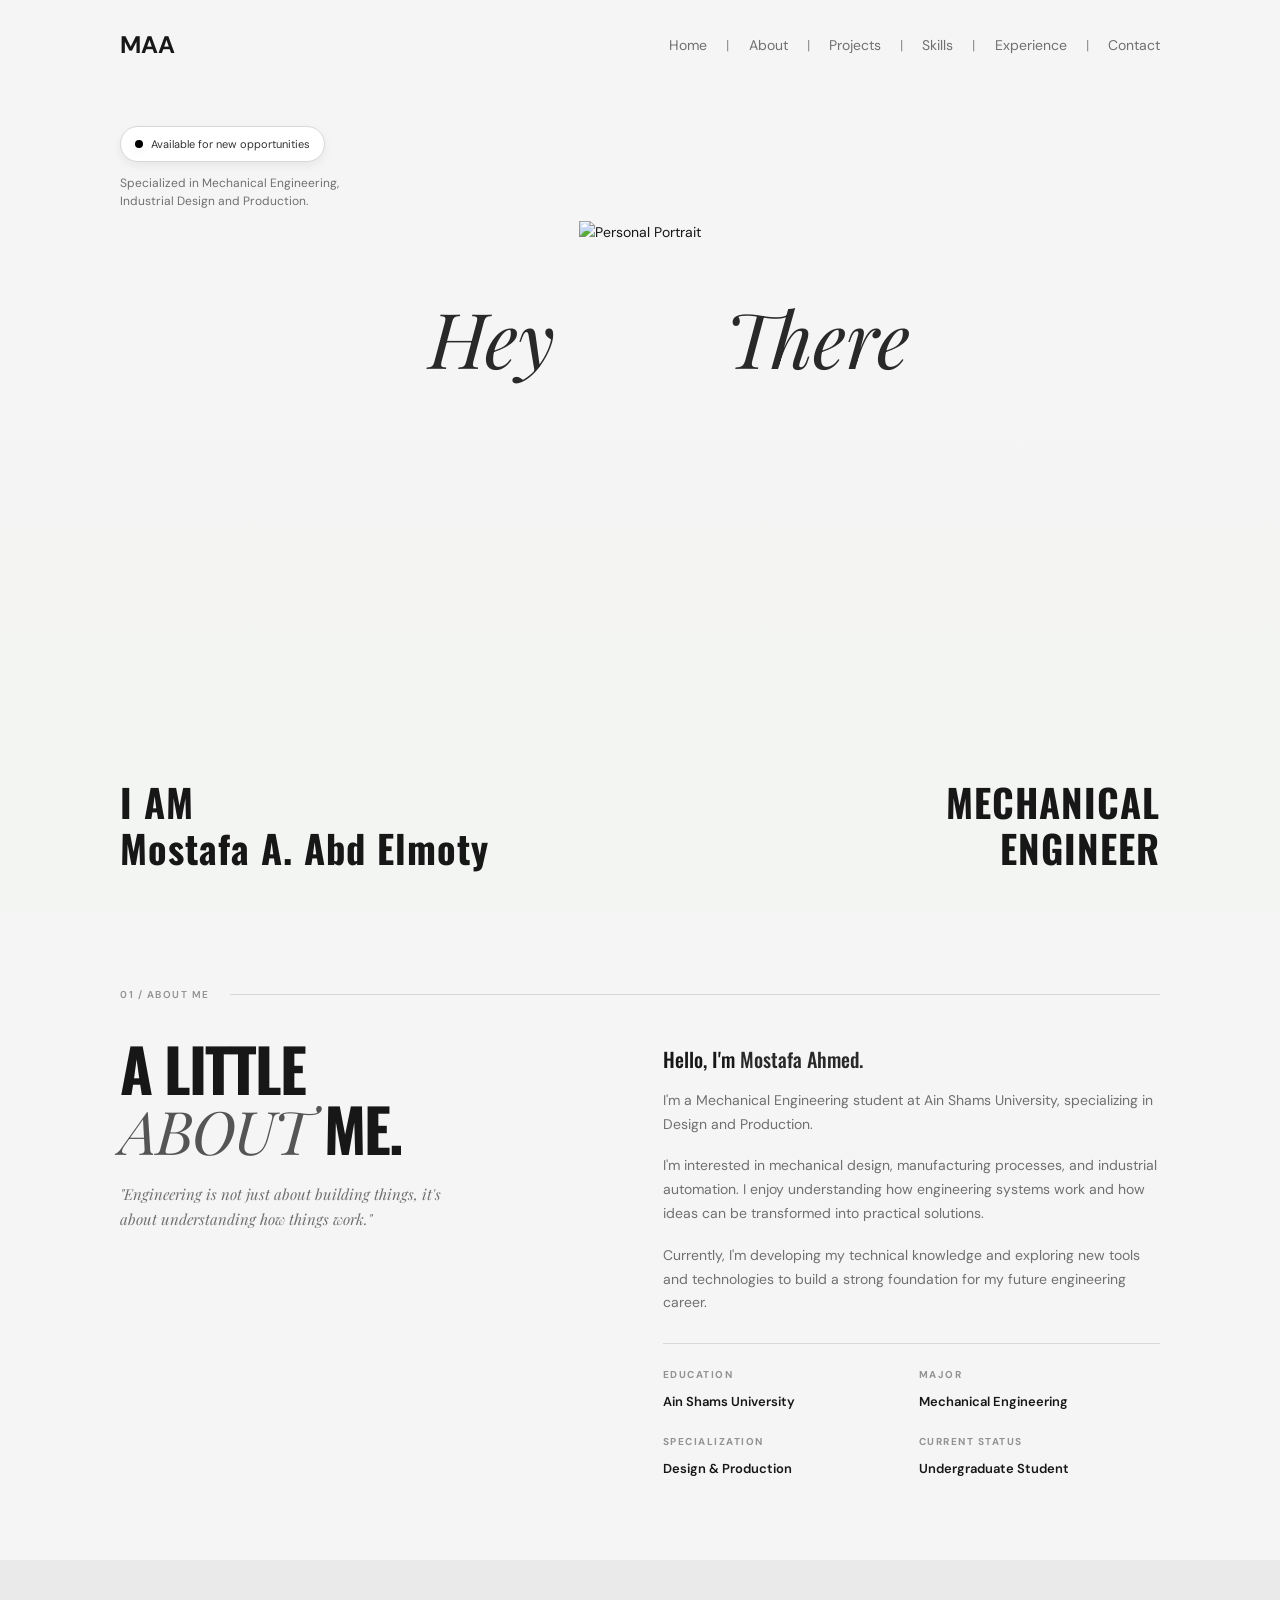
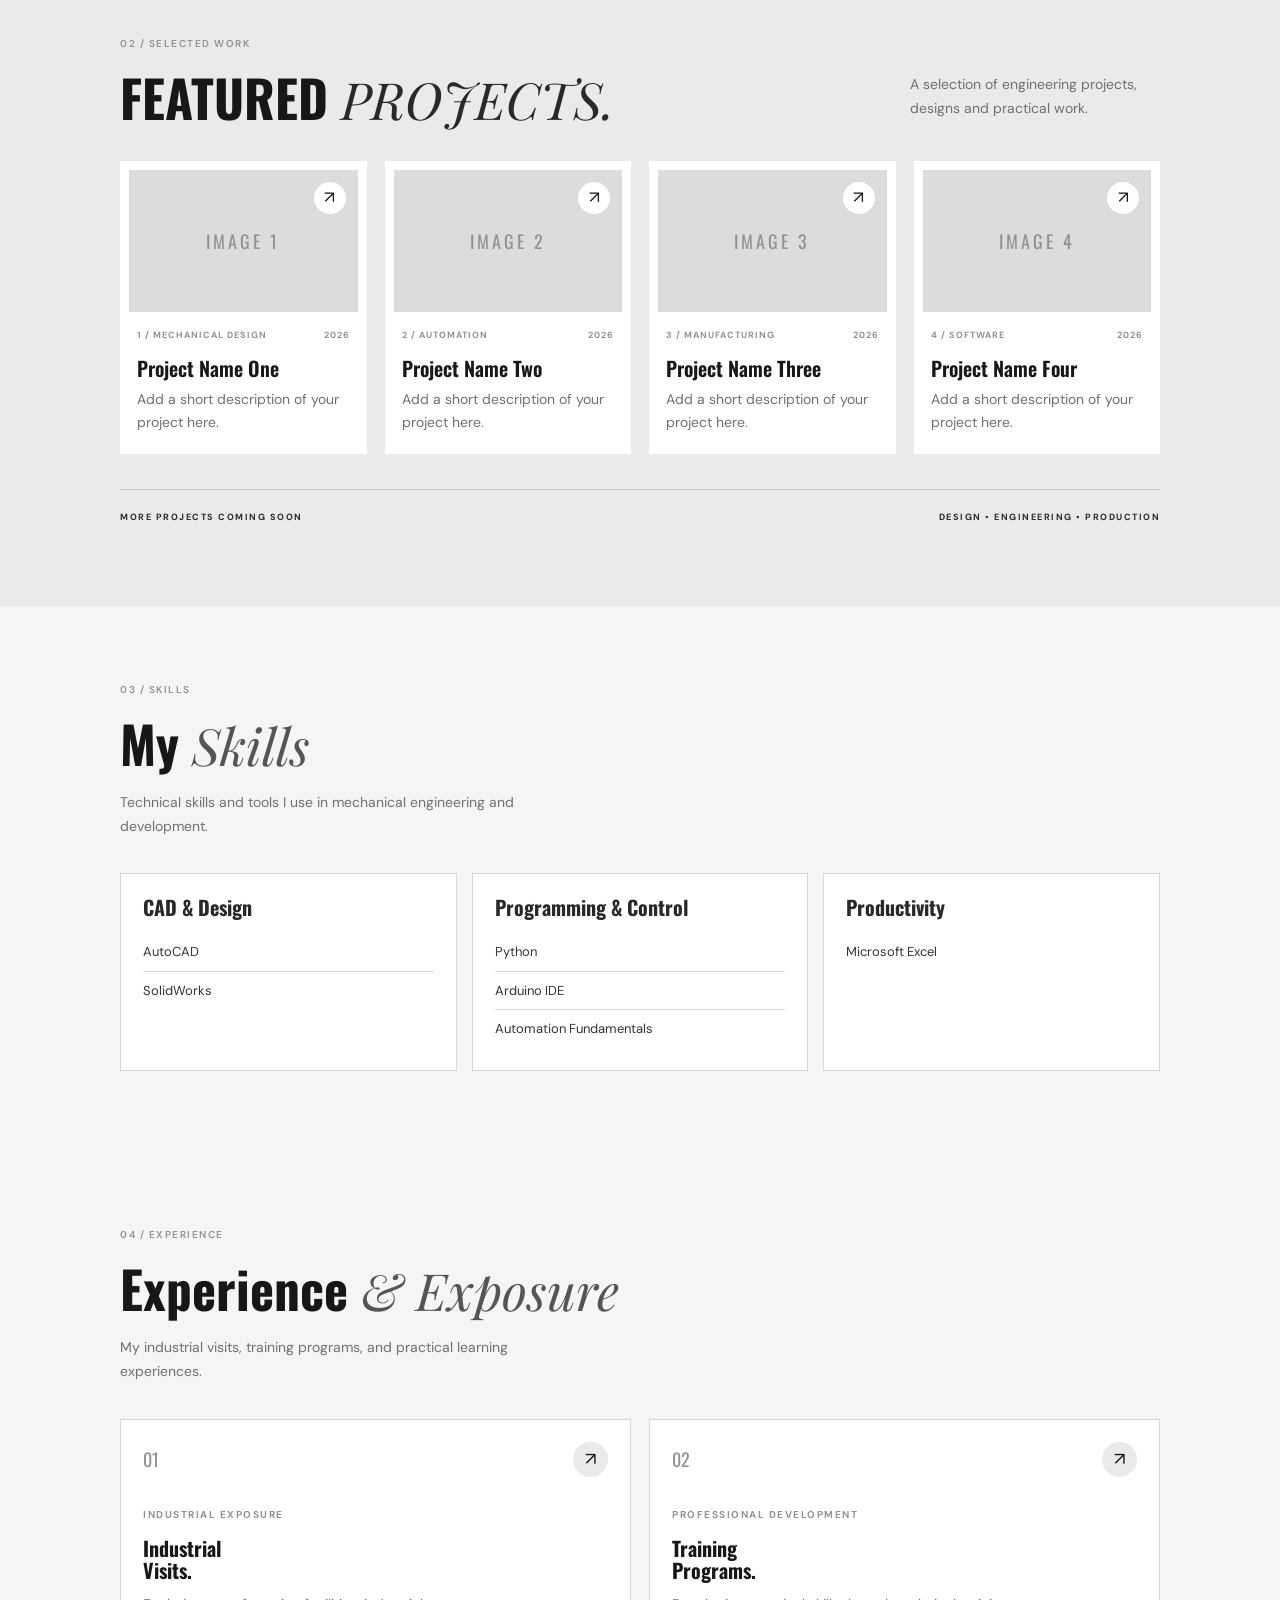
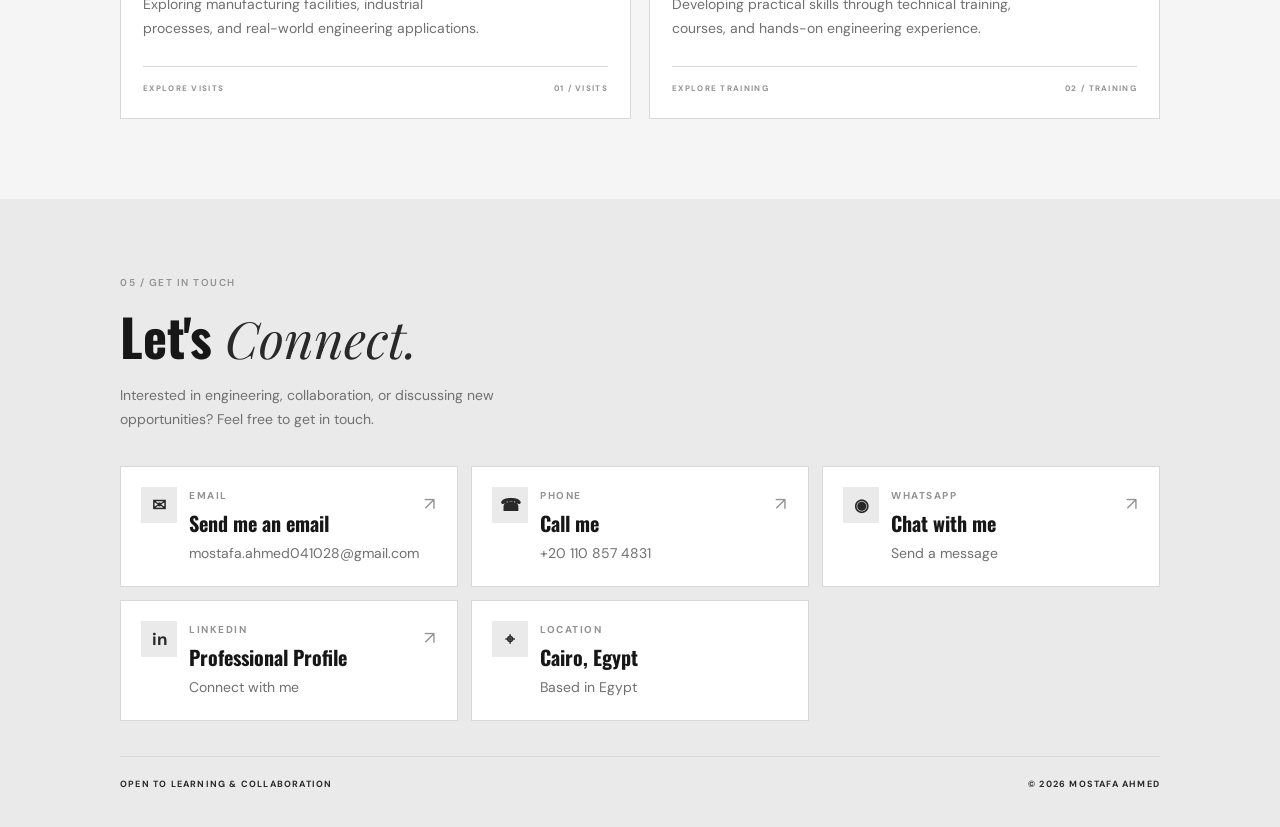
==== index.html @ e9acf9c5 "Add files via upload" ====
<!DOCTYPE html>
<html lang="en">

<head>
	<meta charset="UTF-8">
	<meta name="viewport" content="width=device-width, initial-scale=1.0">
	<title>Mostafa Ahmed - Mechanical Engineer</title>
	<link rel="preconnect" href="https://fonts.googleapis.com">
	<link rel="preconnect" href="https://fonts.gstatic.com" crossorigin>
	<link
		href="https://fonts.googleapis.com/css2?family=DM+Sans:ital,opsz,wght@0,9..40,100..1000;1,9..40,100..1000&family=Oswald:wght@200..700&family=Playfair+Display:ital,wght@0,400..900;1,400..900&display=swap"
		rel="stylesheet">
	<link rel="stylesheet" href="CSS/normalize.css" />
	<link rel="stylesheet" href="CSS/main.css" />
	<link rel="stylesheet" href="CSS/typography.css">
	<link rel="icon" type="image/png" href="images/favicon.png" />
</head>

<body>

	<main class="main-panel">

		<nav class="navbar">
			<div class="container">
				<a href="#" class="logo">MAA</a>
				<div class="links">
					<span class="icon">
						<span></span>
						<span></span>
						<span></span>
					</span>
					<ul>
						<li><a href="#home">Home</a></li>
						<li><a href="#about">About</a></li>
						<li><a href="#projects">Projects</a></li>
						<li><a href="#skills">Skills</a></li>
						<li><a href="#experience">Experience</a></li>
						<li><a href="#contact">Contact</a></li>
					</ul>
				</div>
			</div>
		</nav>

		<section class="hero" id="home">
			<div class="container">

				<div class="hero-hey-left">Hey</div>
				<div class="hero-hey-right">There</div>

				<div class="hero-info-group">
					<div class="availability">
						<span class="status-dot"></span>
						Available for new opportunities
					</div>
					<div class="specialization">
						Specialized in Mechanical Engineering, Industrial Design and Production.
					</div>
				</div>

				<div class="profile-image">
					<img src="images/profile.png" alt="Personal Portrait">
				</div>

				<div class="hero-name">
					<h2>I AM<br>Mostafa A. Abd Elmoty</h2>
				</div>

				<div class="hero-job">
					<h2>MECHANICAL<br>ENGINEER</h2>
				</div>

			</div>
		</section>

		<!-- ABOUT SECTION -->

		<section class="about" id="about">

			<div class="container">

				<div class="about-header">
					<span class="section-number">01 / ABOUT ME</span>
					<span class="about-line"></span>
				</div>

				<div class="about-content">

					<div class="about-title">
						<h2>
							A LITTLE<br>
							<span>ABOUT</span> ME.
						</h2>

						<p class="about-quote">
							"Engineering is not just about building things,
							it's about understanding how things work."
						</p>
					</div>

					<div class="about-description">

						<h3>
							Hello, I'm <span>Mostafa Ahmed.</span>
						</h3>

						<p>
							I'm a Mechanical Engineering student at
							Ain Shams University, specializing in
							Design and Production.
						</p>

						<p>
							I'm interested in mechanical design,
							manufacturing processes, and industrial
							automation. I enjoy understanding how
							engineering systems work and how ideas
							can be transformed into practical solutions.
						</p>

						<p>
							Currently, I'm developing my technical
							knowledge and exploring new tools and
							technologies to build a strong foundation
							for my future engineering career.
						</p>

						<div class="about-details">

							<div class="detail-item">
								<span class="detail-label">EDUCATION</span>
								<span class="detail-value">
									Ain Shams University
								</span>
							</div>

							<div class="detail-item">
								<span class="detail-label">MAJOR</span>
								<span class="detail-value">
									Mechanical Engineering
								</span>
							</div>

							<div class="detail-item">
								<span class="detail-label">SPECIALIZATION</span>
								<span class="detail-value">
									Design & Production
								</span>
							</div>

							<div class="detail-item">
								<span class="detail-label">CURRENT STATUS</span>
								<span class="detail-value">
									Undergraduate Student
								</span>
							</div>

						</div>

					</div>

				</div>

			</div>

		</section>


		<!-- FEATURED PROJECTS -->

		<section class="projects" id="projects">

			<div class="container">

				<!-- SECTION HEADER -->

				<div class="projects-header">

					<div>
						<span class="section-number">02 / SELECTED WORK</span>

						<h2>
							FEATURED
							<span>PROJECTS.</span>
						</h2>
					</div>

					<p class="projects-intro">
						A selection of engineering projects,
						designs and practical work.
					</p>

				</div>


				<!-- PROJECTS GRID -->

				<div class="projects-grid">

					<!-- PROJECT 01 -->

					<a href="projects/project-1.html" class="project-card" aria-label="View Mechanical Design Project">

						<div class="project-image">

							<span class="project-placeholder">IMAGE 1</span>

							<span class="project-arrow">↗</span>

							<!-- <img src="images/project-1.jpg" alt="Mechanical Design Project"> -->

						</div>

						<div class="project-info">

							<div class="project-meta">
								<span>1 / MECHANICAL DESIGN</span>
								<span>2026</span>
							</div>

							<h3>Project Name One</h3>

							<p>
								Add a short description of your project here.
							</p>

						</div>

					</a>


					<!-- PROJECT 02 -->

					<a href="projects/project-2.html" class="project-card" aria-label="View Automation Project">

						<div class="project-image">

							<span class="project-placeholder">IMAGE 2</span>

							<span class="project-arrow">↗</span>

							<!-- <img src="images/project-2.jpg" alt="Automation Project"> -->

						</div>

						<div class="project-info">

							<div class="project-meta">
								<span>2 / AUTOMATION</span>
								<span>2026</span>
							</div>

							<h3>Project Name Two</h3>

							<p>
								Add a short description of your project here.
							</p>

						</div>

					</a>


					<!-- PROJECT 03 -->

					<a href="projects/project-3.html" class="project-card" aria-label="View Manufacturing Project">

						<div class="project-image">

							<span class="project-placeholder">IMAGE 3</span>

							<span class="project-arrow">↗</span>

							<!-- <img src="images/project-3.jpg" alt="Manufacturing Project"> -->

						</div>

						<div class="project-info">

							<div class="project-meta">
								<span>3 / MANUFACTURING</span>
								<span>2026</span>
							</div>

							<h3>Project Name Three</h3>

							<p>
								Add a short description of your project here.
							</p>

						</div>

					</a>


					<!-- PROJECT 04 -->

					<a href="projects/project-4.html" class="project-card" aria-label="View Software Project">

						<div class="project-image">

							<span class="project-placeholder">IMAGE 4</span>

							<span class="project-arrow">↗</span>

							<!-- <img src="images/project-4.jpg" alt="Software Project"> -->

						</div>

						<div class="project-info">

							<div class="project-meta">
								<span>4 / SOFTWARE</span>
								<span>2026</span>
							</div>

							<h3>Project Name Four</h3>

							<p>
								Add a short description of your project here.
							</p>

						</div>

					</a>

				</div>


				<!-- PROJECTS FOOTER -->

				<div class="projects-footer">

					<span>MORE PROJECTS COMING SOON</span>

					<span>DESIGN • ENGINEERING • PRODUCTION</span>

				</div>

			</div>

		</section>


		<!-- SKILLS SECTION -->

		<section class="skills" id="skills">
			<div class="container">

				<div class="skills-header">
					<span class="section-number">03 / SKILLS</span>
					<h2>My <span>Skills</span></h2>
					<p>
						Technical skills and tools I use
						in mechanical engineering and development.
					</p>
				</div>

				<div class="skills-grid">

					<div class="skill-card">
						<h3>CAD & Design</h3>
						<ul>
							<li>AutoCAD</li>
							<li>SolidWorks</li>
						</ul>
					</div>

					<div class="skill-card">
						<h3>Programming & Control</h3>
						<ul>
							<li>Python</li>
							<li>Arduino IDE</li>
							<li>Automation Fundamentals</li>
						</ul>
					</div>

					<div class="skill-card">
						<h3>Productivity</h3>
						<ul>
							<li>Microsoft Excel</li>
						</ul>
					</div>

				</div>

			</div>
		</section>


		<!-- EXPERIENCE SECTION -->


		<!-- EXPERIENCE SECTION -->

		<section class="experience" id="experience">

			<div class="container">

				<div class="experience-header">

					<span class="section-number">04 / EXPERIENCE</span>

					<h2>
						Experience <span>& Exposure</span>
					</h2>

					<p>
						My industrial visits, training programs,
						and practical learning experiences.
					</p>

				</div>

				<div class="experience-grid">

					<!-- INDUSTRIAL VISITS -->

					<a href="visits.html" class="experience-card">

						<div class="experience-card-top">
							<span class="experience-number">01</span>
							<span class="experience-arrow">↗</span>
						</div>

						<div class="experience-card-content">

							<span class="experience-category">
								INDUSTRIAL EXPOSURE
							</span>

							<h3>Industrial<br>Visits.</h3>

							<p>
								Exploring manufacturing facilities,
								industrial processes, and real-world
								engineering applications.
							</p>

						</div>

						<div class="experience-card-footer">
							<span>EXPLORE VISITS</span>
							<span>01 / VISITS</span>
						</div>

					</a>


					<!-- TRAINING -->

					<a href="training.html" class="experience-card">

						<div class="experience-card-top">
							<span class="experience-number">02</span>
							<span class="experience-arrow">↗</span>
						</div>

						<div class="experience-card-content">

							<span class="experience-category">
								PROFESSIONAL DEVELOPMENT
							</span>

							<h3>Training<br>Programs.</h3>

							<p>
								Developing practical skills through
								technical training, courses, and
								hands-on engineering experience.
							</p>

						</div>

						<div class="experience-card-footer">
							<span>EXPLORE TRAINING</span>
							<span>02 / TRAINING</span>
						</div>

					</a>

				</div>

			</div>

		</section>

		<!-- CONTACT SECTION -->

		<section class="contact" id="contact">
			<div class="container">

				<div class="contact-header">
					<span class="section-number">05 / GET IN TOUCH</span>

					<h2>
						Let's <span>Connect.</span>
					</h2>

					<p>
						Interested in engineering, collaboration,
						or discussing new opportunities?
						Feel free to get in touch.
					</p>
				</div>

				<div class="contact-grid">

					<!-- EMAIL -->
					<a href="mailto:mostafa.ahmed041028@gmail.com" class="contact-card">
						<span class="contact-icon">✉</span>
						<div>
							<span class="contact-label">EMAIL</span>
							<h3>Send me an email</h3>
							<p>mostafa.ahmed041028@gmail.com</p>
						</div>
						<span class="contact-arrow">↗</span>
					</a>

					<!-- PHONE -->
					<a href="tel:+201108574831" class="contact-card">
						<span class="contact-icon">☎</span>
						<div>
							<span class="contact-label">PHONE</span>
							<h3>Call me</h3>
							<p>+20 110 857 4831</p>
						</div>
						<span class="contact-arrow">↗</span>
					</a>

					<!-- WHATSAPP -->
					<a href="https://wa.me/201108574831" target="_blank" rel="noopener noreferrer" class="contact-card">
						<span class="contact-icon">◉</span>
						<div>
							<span class="contact-label">WHATSAPP</span>
							<h3>Chat with me</h3>
							<p>Send a message</p>
						</div>
						<span class="contact-arrow">↗</span>
					</a>

					<!-- LINKEDIN -->
					<a href="https://www.linkedin.com/in/your-profile" target="_blank" rel="noopener noreferrer"
						class="contact-card">
						<span class="contact-icon">in</span>
						<div>
							<span class="contact-label">LINKEDIN</span>
							<h3>Professional Profile</h3>
							<p>Connect with me</p>
						</div>
						<span class="contact-arrow">↗</span>
					</a>



					<!-- LOCATION -->
					<div class="contact-card contact-location">
						<span class="contact-icon">⌖</span>
						<div>
							<span class="contact-label">LOCATION</span>
							<h3>Cairo, Egypt</h3>
							<p>Based in Egypt</p>
						</div>
					</div>

				</div>

				<div class="contact-footer">
					<span>OPEN TO LEARNING & COLLABORATION</span>
					<span>© 2026 MOSTAFA AHMED</span>
				</div>

			</div>
		</section>


	</main>

</body>

</html>
---- CSS/main.css ----
:root {
    /* BACKGROUND & SURFACES */
    --color-background: #F5F5F5;
    --color-surface: #FFFFFF;
    --color-section: #EAEAEA;
    --color-section-dark: #DCDCDC;

    /* PRIMARY COLORS */
    --color-primary: #171717;
    --color-accent: #555555;
    --color-accent-dark: #292929;
    --color-accent-light: #C8C8C8;

    /* TEXT COLORS */
    --color-text: #333333;
    --color-text-muted: #707070;
    --color-muted: #929292;

    /* BORDERS */
    --color-border: #D8D8D8;

    /* TYPOGRAPHY */
    --font-body: 'DM Sans', sans-serif;
    --font-heading: 'Oswald', sans-serif;
    --font-accent: 'Playfair Display', serif;

    /* LAYOUT */
    --container-width: 1170px;

    /* SHADOWS */
    --shadow-soft: 0 4px 10px rgba(0, 0, 0, 0.06);
    --shadow-card: 0 15px 30px rgba(0, 0, 0, 0.10);
}


* {
    box-sizing: border-box;
    margin: 0;
    padding: 0;
}

html {
    scroll-behavior: smooth;
}

html,
body {
    width: 100%;
    min-height: 100%;
    overflow-x: hidden;
    font-family: var(--font-body);
    color: var(--color-primary);
    background: var(--color-background);
}

::selection {
    background-color: var(--color-accent-light);
    color: var(--color-primary);
}

::-moz-selection {
    background-color: var(--color-accent-light);
    color: var(--color-primary);
}

.container {
    width: 100%;
    max-width: var(--container-width);
    padding: 0 15px;
    margin-left: auto;
    margin-right: auto;
}

.main-panel {
    width: 100%;
    min-height: 100vh;
    background: linear-gradient(180deg, var(--color-background) 0%, #F0F5EF 55%, var(--color-section-dark) 100%);
    display: flex;
    flex-direction: column;
}

/* NAVBAR */

.navbar {
    width: 100%;
    padding: 25px 0;
    position: relative;
    z-index: 10;
}

.navbar .container {
    display: flex;
    justify-content: space-between;
    align-items: center;
}

.navbar .logo {
    font-size: 24px;
    font-weight: 700;
    text-decoration: none;
    color: var(--color-primary);
    transition: color 0.3s ease;
}

.navbar .logo:hover {
    color: var(--color-accent-dark);
}

.navbar .links {
    position: relative;
}

.navbar .links .icon {
    display: none;
}

.navbar .links ul {
    list-style: none;
    position: static;
    display: flex;
    align-items: center;
    gap: 0;
    min-width: 0;
    padding: 0;
    margin: 0;
    background: transparent;
    box-shadow: none;
}

.navbar .links ul::before {
    display: none;
}

.navbar .links ul li a {
    display: block;
    padding: 8px 0;
    text-decoration: none;
    color: var(--color-text-muted);
    background: transparent;
    font-size: 14px;
    transition: color 0.3s ease;
}

.navbar .links ul li {
    display: flex;
    align-items: center;
}

.navbar .links ul li:not(:last-child)::after {
    content: "|";
    color: var(--color-muted);
    font-weight: 400;
    margin: 0 clamp(12px, 1.5vw, 20px);
}

.navbar .links ul li a:hover {
    color: var(--color-accent-dark);
}

.navbar .links ul li a:focus-visible {
    outline: 2px solid var(--color-accent);
    outline-offset: 5px;
}

.navbar .links ul li:not(:last-child) a {
    border-bottom: none;
}

/* TABLET & MOBILE NAVIGATION */

@media (max-width: 767px) {
    .navbar .links .icon {
        width: 30px;
        display: flex;
        flex-wrap: wrap;
        justify-content: flex-end;
        cursor: pointer;
    }

    .navbar .links .icon span {
        display: block;
        height: 2px;
        margin-bottom: 5px;
        background-color: var(--color-primary);
        transition: width 0.3s ease;
    }

    .navbar .links .icon span:first-child {
        width: 100%;
    }

    .navbar .links .icon span:nth-child(2) {
        width: 75%;
    }

    .navbar .links .icon span:last-child {
        width: 50%;
        margin-bottom: 0;
    }

    .navbar .links:hover .icon span:nth-child(2),
    .navbar .links:hover .icon span:last-child,
    .navbar .links:focus-within .icon span:nth-child(2),
    .navbar .links:focus-within .icon span:last-child {
        width: 100%;
    }

    .navbar .links ul {
        position: absolute;
        top: calc(100% + 15px);
        right: 0;
        min-width: 200px;
        display: none;
        flex-direction: column;
        align-items: stretch;
        gap: 0;
        padding: 0;
        margin: 0;
        background-color: var(--color-surface);
        box-shadow: var(--shadow-card);
        z-index: 20;
    }

    .navbar .links ul::before {
        display: block;
        content: "";
        position: absolute;
        right: 5px;
        top: -20px;
        border-style: solid;
        border-width: 10px;
        border-color: transparent transparent var(--color-surface) transparent;
    }

    .navbar .links:hover ul,
    .navbar .links:focus-within ul {
        display: flex;
    }

    .navbar .links ul li {
        width: 100%;
    }

    .navbar .links ul li a {
        display: block;
        width: 100%;
    }

    .navbar .links ul li a {
        display: block;
        padding: 15px;
        color: var(--color-text-muted);
        background-color: var(--color-surface);
        transition: 0.3s;
    }

    @media (hover: hover) {
        .navbar .links ul li:hover>a {
            padding-left: 25px;
            color: #FFFFFF;
            background-color: var(--color-accent-dark);
            transform: translateY(-3px);
            box-shadow: 0 5px 12px rgba(32, 55, 42, 0.15);
        }
    }

    .navbar .links ul li:not(:last-child)::after {
        display: none;
        content: none;
    }
}

/* HERO SECTION */

.hero {
    flex: 1;
    width: 100%;
    display: flex;
    flex-direction: column;
    position: relative;
}

.hero .container {
    flex: 1;
    min-height: calc(100vh - 80px);
    padding-top: 10px;
    padding-bottom: 40px;
    display: grid;
    grid-template-columns: 1fr auto 1fr;
    grid-template-rows: auto auto 1fr;
    grid-template-areas:
        "hey-left image hey-right"
        "info     image ."
        "name     image job";
    align-items: end;
    column-gap: 15px;
    position: relative;
}

/* HERO GREETING */

.hero-hey-left,
.hero-hey-right {
    position: absolute;
    top: 30%;
    font-family: var(--font-accent);
    font-size: clamp(45px, 6vw, 90px);
    font-style: italic;
    line-height: 1;
    color: var(--color-accent-dark);
    z-index: 2;
    white-space: nowrap;
}

.hero-hey-left {
    right: calc(50% + 85px);
    transform: translateY(-50%);
}

.hero-hey-right {
    left: calc(50% + 85px);
    transform: translateY(-50%);
}

/* HERO INFORMATION */

.hero-info-group {
    grid-area: info;
    align-self: start;
    display: flex;
    flex-direction: column;
    gap: 12px;
    max-width: 260px;
    margin-top: 25px;
}

.availability {
    width: fit-content;
    display: flex;
    align-items: center;
    gap: 8px;
    padding: 8px 14px;
    background: var(--color-surface);
    color: var(--color-text);
    border: 1px solid var(--color-border);
    border-radius: 30px;
    font-size: 11px;
    box-shadow: var(--shadow-soft);
}

.status-dot {
    width: 8px;
    height: 8px;
    background-color: black;
    box-shadow: var(--shadow-soft);
    border-radius: 50%;
    flex-shrink: 0;
}

.specialization {
    font-size: 12px;
    line-height: 1.5;
    color: var(--color-text-muted);
}

/* PROFILE IMAGE */

.profile-image {
    grid-area: image;
    align-self: end;
    height: 75vh;
    max-height: 650px;
    min-height: 420px;
    display: flex;
    justify-content: center;
    align-items: flex-end;
    pointer-events: none;
}

.profile-image img {
    display: block;
    height: 100%;
    width: auto;
    max-width: 100%;
    object-fit: contain;
    object-position: bottom center;
    -webkit-mask-image: linear-gradient(to bottom, rgba(0, 0, 0, 1) 45%, rgba(0, 0, 0, 0.8) 65%, rgba(0, 0, 0, 0.4) 85%, rgba(0, 0, 0, 0) 100%);
    mask-image: linear-gradient(to bottom, rgba(0, 0, 0, 1) 45%, rgba(0, 0, 0, 0.8) 65%, rgba(0, 0, 0, 0.4) 85%, rgba(0, 0, 0, 0) 100%);
}

/* HERO NAME */

.hero-name {
    grid-area: name;
    justify-self: start;
    align-self: end;
}

.hero-name h2 {
    color: var(--color-primary);
    font-family: var(--font-heading);
    font-size: clamp(30px, 3vw, 80px);
    font-weight: 700;
    line-height: 1.2;
    letter-spacing: 1px;
}

/* HERO JOB */

.hero-job {
    grid-area: job;
    justify-self: end;
    align-self: end;
    text-align: right;
}

.hero-job h2 {
    color: var(--color-primary);
    font-family: var(--font-heading);
    font-size: clamp(35px, 3vw, 80px);
    font-weight: 700;
    line-height: 1.2;
    letter-spacing: 1px;
}

/* HERO TABLET */

@media (min-width: 576px) and (max-width: 991px) {
    .hero .container {
        position: relative;
        min-height: calc(100vh - 80px);
        display: grid;
        grid-template-columns: minmax(0, 1fr) minmax(220px, 42%) minmax(0, 1fr);
        grid-template-rows: auto 1fr;
        grid-template-areas:
            "info info info"
            "name image job";
        align-items: end;
        column-gap: 8px;
        padding-top: 20px;
        padding-bottom: 35px;
    }

    .hero-info-group {
        grid-area: info;
        align-items: center;
        text-align: center;
        max-width: 350px;
        margin: 0 auto 15px;
    }

    .profile-image {
        grid-area: image;
        height: 100vh;
        min-height: 410px;
        max-height: 440px;
        width: 100%;
        justify-self: center;
        align-self: end;
    }

    .profile-image img {
        height: 100%;
        width: auto;
        max-width: 100%;
        object-fit: contain;
        object-position: bottom center;
    }

    .hero-name {
        grid-area: name;
        justify-self: end;
        align-self: end;
        text-align: right;
        margin-bottom: 35px;
        padding-right: 5px;
    }

    .hero-name h2 {
        font-size: clamp(27px, 4vw, 43px);
        line-height: 1.15;
        letter-spacing: 0.5px;
    }

    .hero-job {
        grid-area: job;
        justify-self: start;
        align-self: end;
        text-align: left;
        margin-bottom: 35px;
        padding-left: 5px;
    }

    .hero-job h2 {
        font-size: clamp(27px, 4vw, 43px);
        line-height: 1.15;
        letter-spacing: 0.5px;
    }

    .hero-hey-left,
    .hero-hey-right {
        position: absolute;
        top: 40%;
        font-size: clamp(35px, 5.5vw, 60px);
        z-index: 3;
        white-space: nowrap;
    }

    .hero-hey-left {
        left: auto;
        right: calc(50% + 60px);
        transform: translateY(-50%);
        padding: 0;
    }

    .hero-hey-right {
        right: auto;
        left: calc(50% + 60px);
        transform: translateY(-50%);
        padding: 0;
    }
}

/* HERO MOBILE */

@media (max-width: 575px) {
    .hero .container {
        min-height: auto;
        grid-template-columns: 1fr;
        grid-template-rows: auto;
        grid-template-areas:
            "info"
            "hey-left"
            "hey-right"
            "image"
            "name"
            "job";
        row-gap: 15px;
        padding-top: 15px;
        padding-bottom: 30px;
    }

    .hero-info-group {
        align-items: center;
        text-align: center;
        max-width: 100%;
        margin: 0 auto;
    }

    .hero-hey-left,
    .hero-hey-right {
        position: absolute;
        top: 28%;
        font-family: var(--font-accent);
        font-size: clamp(24px, 6vw, 32px);
        font-style: italic;
        line-height: 1;
        white-space: nowrap;
        z-index: 3;
    }

    .hero-hey-left {
        left: auto;
        right: calc(50% + 50px);
        transform: translateY(-50%);
    }

    .hero-hey-right {
        right: auto;
        left: calc(50% + 65px);
        transform: translateY(-50%);
    }

    .profile-image {
        height: 100vh;
        min-height: 280px;
        max-height: 380px;
        margin: 0 auto;
    }

    .profile-image img {
        max-width: 100%;
    }

    .hero-name,
    .hero-job {
        justify-self: center;
        align-self: center;
        text-align: center;
    }

    .hero-name h2,
    .hero-job h2 {
        font-size: clamp(32px, 9vw, 48px);
        line-height: 1;
    }

    .navbar {
        padding: 20px 0;
    }

    .navbar .logo {
        font-size: 22px;
    }

    .navbar .links ul {
        min-width: 180px;
    }
}

/* SMALL MOBILE */

@media (max-width: 360px) {

    .hero-hey-left,
    .hero-hey-right {
        font-size: 42px;
    }

    .hero-name h2,
    .hero-job h2 {
        font-size: 30px;
    }

    .availability {
        font-size: 10px;
        padding: 7px 10px;
    }

    .profile-image {
        min-height: 250px;
    }
}

/* ABOUT SECTION */

.about {
    width: 100%;
    padding: 100px 0 120px;
    background: var(--color-background);
    position: relative;
}

.about-header {
    display: flex;
    align-items: center;
    gap: 20px;
    margin-bottom: 65px;
}

.section-number {
    font-family: var(--font-body);
    font-size: 12px;
    font-weight: 600;
    letter-spacing: 2px;
    color: var(--color-muted);
    white-space: nowrap;
}

.about-line {
    flex: 1;
    height: 1px;
    background: var(--color-border);
}

.about-content {
    display: grid;
    grid-template-columns: 1fr 1fr;
    gap: 70px;
    align-items: start;
}

.about-title h2 {
    font-family: var(--font-heading);
    font-size: clamp(65px, 8vw, 110px);
    font-weight: 700;
    line-height: 0.95;
    letter-spacing: -2px;
    color: var(--color-primary);
}

.about-title h2 span {
    font-family: var(--font-accent);
    font-style: italic;
    font-weight: 400;
    color: var(--color-accent);
}

.about-quote {
    max-width: 340px;
    margin-top: 35px;
    font-family: var(--font-accent);
    font-size: 18px;
    font-style: italic;
    line-height: 1.6;
    color: var(--color-text-muted);
}

.about-description {
    padding-top: 10px;
}

.about-description h3 {
    font-family: var(--font-heading);
    font-size: clamp(25px, 3vw, 36px);
    font-weight: 500;
    margin-bottom: 25px;
    color: var(--color-primary);
}

.about-description h3 span {
    color: var(--color-accent-dark);
}

.about-description p {
    font-family: var(--font-body);
    font-size: 15px;
    line-height: 1.9;
    color: var(--color-text-muted);
    margin-bottom: 18px;
}

.about-details {
    display: grid;
    grid-template-columns: 1fr 1fr;
    gap: 25px 20px;
    margin-top: 40px;
    padding-top: 30px;
    border-top: 1px solid var(--color-border);
}

.detail-item {
    display: flex;
    flex-direction: column;
    gap: 8px;
}

.detail-label {
    font-family: var(--font-body);
    font-size: 10px;
    font-weight: 700;
    letter-spacing: 1.5px;
    color: var(--color-muted);
}

.detail-value {
    font-family: var(--font-body);
    font-size: 14px;
    font-weight: 600;
    color: var(--color-primary);
}

/* ABOUT TABLET */

@media (min-width: 576px) and (max-width: 991px) {
    .about {
        padding: 80px 0 90px;
    }

    .about-header {
        margin-bottom: 45px;
    }

    .about-content {
        grid-template-columns: 0.9fr 1.1fr;
        gap: 35px;
    }

    .about-title h2 {
        font-size: clamp(55px, 8vw, 80px);
    }

    .about-quote {
        font-size: 16px;
    }

    .about-description p {
        font-size: 14px;
    }

    .about-details {
        gap: 20px 12px;
    }

    .detail-value {
        font-size: 12px;
    }
}

/* ABOUT MOBILE */

@media (max-width: 575px) {
    .about {
        padding: 65px 0 75px;
    }

    .about-header {
        margin-bottom: 40px;
    }

    .about-content {
        grid-template-columns: 1fr;
        gap: 35px;
    }

    .about-title h2 {
        font-size: clamp(60px, 15vw, 85px);
    }

    .about-quote {
        margin-top: 20px;
        font-size: 16px;
    }

    .about-description {
        padding-top: 0;
    }

    .about-description h3 {
        font-size: 28px;
    }

    .about-description p {
        font-size: 14px;
        line-height: 1.8;
    }

    .about-details {
        gap: 25px 12px;
        margin-top: 30px;
        padding-top: 25px;
    }

    .detail-value {
        font-size: 12px;
    }
}

/* ABOUT SMALL MOBILE */

@media (max-width: 360px) {
    .about-title h2 {
        font-size: 55px;
    }

    .about-details {
        grid-template-columns: 1fr;
    }
}

/* FEATURED PROJECTS */

.projects {
    width: 100%;
    padding: 110px 0 100px;
    background: var(--color-section);
}

.projects-header {
    display: flex;
    justify-content: space-between;
    align-items: end;
    gap: 30px;
    margin-bottom: 55px;
}

.projects-header .section-number {
    display: block;
    margin-bottom: 20px;
}

.projects-header h2 {
    font-family: var(--font-heading);
    font-size: clamp(55px, 7vw, 90px);
    line-height: 0.95;
    font-weight: 700;
    color: var(--color-primary);
}

.projects-header h2 span {
    font-family: var(--font-accent);
    font-style: italic;
    font-weight: 400;
    color: var(--color-accent-dark);
}

.projects-intro {
    max-width: 250px;
    font-size: 14px;
    line-height: 1.8;
    color: var(--color-text-muted);
    margin-bottom: 5px;
}

.projects-grid {
    display: grid;
    grid-template-columns: repeat(4, minmax(0, 1fr));
    gap: 25px;
    align-items: stretch;
}


.project-card {
    display: block;
    width: 100%;
    min-width: 0;
    height: 100%;

    background-color: var(--color-surface);
    padding: 12px;

    text-decoration: none;
    color: inherit;
    cursor: pointer;

    transition:
        transform 0.3s ease,
        box-shadow 0.3s ease;
}

.project-card:hover {
    transform: translateY(-7px);
    box-shadow: var(--shadow-card);
}

.project-card:focus-visible {
    outline: 2px solid var(--color-accent);
    outline-offset: 4px;
}


/* .project-card:hover {
    transform: translateY(-7px);
    box-shadow: var(--shadow-card);
} */

.project-image {
    width: 100%;
    aspect-ratio: 4 / 3;
    position: relative;
    overflow: hidden;
    background: var(--color-section-dark);
    display: flex;
    justify-content: center;
    align-items: center;
}

.project-image img {
    width: 100%;
    height: 100%;
    object-fit: cover;
    display: block;
    transition: transform 0.5s ease;
}

.project-card:hover .project-image img {
    transform: scale(1.05);
}

.project-placeholder {
    font-family: var(--font-heading);
    font-size: 18px;
    letter-spacing: 3px;
    color: var(--color-muted);
}

.project-arrow {
    position: absolute;
    top: 12px;
    right: 12px;
    width: 38px;
    height: 38px;
    display: flex;
    justify-content: center;
    align-items: center;
    background: var(--color-surface);
    border-radius: 50%;
    font-size: 20px;
    color: var(--color-primary);
}

.project-info {
    padding: 22px 10px 15px;
}

.project-meta {
    display: flex;
    justify-content: space-between;
    align-items: center;
    gap: 8px;
    font-size: 9px;
    font-weight: 700;
    letter-spacing: 1px;
    color: var(--color-muted);
}

.project-info h3 {
    font-family: var(--font-heading);
    font-size: 27px;
    font-weight: 600;
    margin-top: 17px;
    margin-bottom: 10px;
    color: var(--color-primary);
}

.project-info p {
    font-size: 13px;
    line-height: 1.7;
    color: var(--color-text-muted);
}

.projects-footer {
    display: flex;
    justify-content: space-between;
    align-items: center;
    margin-top: 50px;
    padding-top: 20px;
    border-top: 1px solid rgba(32, 55, 42, 0.18);
    font-size: 10px;
    font-weight: 700;
    letter-spacing: 1.5px;
    color: var(--color-accent-dark);
}

/* PROJECTS MEDIUM SCREENS */

@media (min-width: 576px) and (max-width: 1199px) {
    .projects-grid {
        grid-template-columns: repeat(2, minmax(0, 1fr));
        gap: 20px;
    }
}

/* PROJECTS TABLET */

@media (min-width: 576px) and (max-width: 991px) {
    .projects {
        padding: 85px 0;
    }

    .projects-header {
        margin-bottom: 40px;
    }

    .projects-header h2 {
        font-size: clamp(50px, 7vw, 70px);
    }

    .project-info h3 {
        font-size: 24px;
    }
}

/* PROJECTS MOBILE */

@media (max-width: 575px) {
    .projects {
        padding: 70px 0;
    }

    .projects-header {
        flex-direction: column;
        align-items: flex-start;
        gap: 20px;
        margin-bottom: 35px;
    }

    .projects-header h2 {
        font-size: clamp(48px, 12vw, 65px);
    }

    .projects-intro {
        max-width: 300px;
        font-size: 13px;
    }

    .projects-grid {
        grid-template-columns: 1fr;
        gap: 25px;
    }

    .project-image {
        aspect-ratio: 4 / 3;
    }

    .project-info {
        padding: 20px 8px 12px;
    }

    .project-info h3 {
        font-size: 25px;
    }

    .projects-footer {
        flex-direction: column;
        align-items: flex-start;
        gap: 12px;
        font-size: 9px;
        line-height: 1.5;
    }
}

/* PROJECTS SMALL MOBILE */

@media (max-width: 360px) {
    .projects-header h2 {
        font-size: 45px;
    }

    .project-meta {
        font-size: 8px;
    }

    .project-info h3 {
        font-size: 23px;
    }
}

/* ACCESSIBILITY */

@media (prefers-reduced-motion: reduce) {
    html {
        scroll-behavior: auto;
    }

    *,
    *::before,
    *::after {
        animation-duration: 0.01ms !important;
        animation-iteration-count: 1 !important;
        transition-duration: 0.01ms !important;
    }
}

/* SKILLS SECTION */

.skills {
    width: 100%;
    padding: 110px 0 120px;
    background: var(--color-background);
}

.skills-header {
    margin-bottom: 55px;
}

.skills-header .section-number {
    display: block;
    margin-bottom: 20px;
}

.skills-header h2 {
    font-family: var(--font-heading);
    font-size: clamp(55px, 7vw, 90px);
    line-height: 0.95;
    color: var(--color-primary);
}

.skills-header h2 span {
    font-family: var(--font-accent);
    font-style: italic;
    font-weight: 400;
    color: var(--color-accent);
}

.skills-header p {
    max-width: 400px;
    margin-top: 20px;
    color: var(--color-text-muted);
    font-size: 14px;
    line-height: 1.8;
}

.skills-grid {
    display: grid;
    grid-template-columns: repeat(3, minmax(0, 1fr));
    gap: 20px;
}

.skill-card {
    padding: 30px;
    background: var(--color-surface);
    border: 1px solid var(--color-border);
    transition: transform 0.3s ease, box-shadow 0.3s ease;
}

.skill-card:hover {
    transform: translateY(-5px);
    box-shadow: var(--shadow-soft);
}

.skill-card h3 {
    font-family: var(--font-heading);
    font-size: 25px;
    margin-bottom: 25px;
    color: var(--color-accent-dark);
}

.skill-card ul {
    list-style: none;
}

.skill-card li {
    padding: 12px 0;
    border-bottom: 1px solid var(--color-border);
    color: var(--color-text);
    font-size: 14px;
}

.skill-card li:last-child {
    border-bottom: none;
}

/* SKILLS TABLET */

@media (min-width: 576px) and (max-width: 991px) {
    .skills {
        padding: 85px 0;
    }

    .skills-grid {
        grid-template-columns: repeat(2, minmax(0, 1fr));
    }
}

/* SKILLS MOBILE */

@media (max-width: 575px) {
    .skills {
        padding: 70px 0;
    }

    .skills-header {
        margin-bottom: 35px;
    }

    .skills-header h2 {
        font-size: clamp(48px, 12vw, 65px);
    }

    .skills-grid {
        grid-template-columns: 1fr;
    }

    .skill-card {
        padding: 25px;
    }
}

/* EXPERIENCE SECTION */


/* EXPERIENCE SECTION */

.experience {
    width: 100%;
    padding: 110px 0 120px;
    background: var(--color-background);
}

.experience-header {
    margin-bottom: 55px;
}

.experience-header .section-number {
    display: block;
    margin-bottom: 20px;
}

.experience-header h2 {
    font-family: var(--font-heading);
    font-size: clamp(50px, 7vw, 85px);
    line-height: 1;
    color: var(--color-primary);
}

.experience-header h2 span {
    font-family: var(--font-accent);
    font-style: italic;
    font-weight: 400;
    color: var(--color-accent);
}

.experience-header p {
    max-width: 400px;
    margin-top: 20px;
    color: var(--color-text-muted);
    font-size: 14px;
    line-height: 1.8;
}

/* EXPERIENCE GRID */

.experience-grid {
    display: grid;
    grid-template-columns: repeat(2, minmax(0, 1fr));
    gap: 25px;
}

/* EXPERIENCE CARD */

.experience-card {
    min-width: 0;
    min-height: 380px;
    padding: 30px;
    display: flex;
    flex-direction: column;
    justify-content: space-between;

    background: var(--color-surface);
    border: 1px solid var(--color-border);

    text-decoration: none;
    color: var(--color-primary);

    transition:
        transform 0.3s ease,
        background-color 0.3s ease,
        box-shadow 0.3s ease;
}

.experience-card:hover {
    transform: translateY(-7px);
    background: var(--color-primary);
    box-shadow: var(--shadow-card);
}

.experience-card:focus-visible {
    outline: 2px solid var(--color-accent);
    outline-offset: 4px;
}

/* CARD TOP */

.experience-card-top {
    display: flex;
    justify-content: space-between;
    align-items: center;
}

.experience-number {
    font-family: var(--font-heading);
    font-size: 18px;
    color: var(--color-muted);
}

.experience-arrow {
    width: 42px;
    height: 42px;
    display: flex;
    justify-content: center;
    align-items: center;

    background: var(--color-section);
    border-radius: 50%;

    font-size: 22px;
    transition: 0.3s ease;
}

/* CARD CONTENT */

.experience-card-content {
    margin: 40px 0;
}

.experience-category {
    font-size: 10px;
    font-weight: 700;
    letter-spacing: 1.5px;
    color: var(--color-muted);
}

.experience-card h3 {
    margin-top: 18px;
    font-family: var(--font-heading);
    font-size: clamp(35px, 4vw, 55px);
    line-height: 1.05;
    color: var(--color-primary);
}

.experience-card p {
    max-width: 350px;
    margin-top: 18px;
    font-size: 13px;
    line-height: 1.8;
    color: var(--color-text-muted);
}

/* CARD FOOTER */

.experience-card-footer {
    display: flex;
    justify-content: space-between;
    align-items: center;
    gap: 10px;

    padding-top: 20px;
    border-top: 1px solid var(--color-border);

    font-size: 9px;
    font-weight: 700;
    letter-spacing: 1.3px;
    color: var(--color-muted);
}

/* CARD HOVER */

.experience-card:hover h3,
.experience-card:hover p,
.experience-card:hover .experience-category,
.experience-card:hover .experience-number,
.experience-card:hover .experience-card-footer {
    color: #FFFFFF;
}

.experience-card:hover .experience-arrow {
    background: #FFFFFF;
    color: var(--color-primary);
    transform: rotate(45deg);
}

.experience-card:hover .experience-card-footer {
    border-color: rgba(255, 255, 255, 0.25);
}

/* EXPERIENCE TABLET */

@media (min-width: 576px) and (max-width: 991px) {

    .experience {
        padding: 85px 0;
    }

    .experience-card {
        min-height: 350px;
        padding: 25px;
    }

}

/* EXPERIENCE MOBILE */

@media (max-width: 575px) {

    .experience {
        padding: 70px 0;
    }

    .experience-header {
        margin-bottom: 35px;
    }

    .experience-header h2 {
        font-size: clamp(43px, 11vw, 60px);
    }

    .experience-grid {
        grid-template-columns: 1fr;
        gap: 18px;
    }

    .experience-card {
        min-height: 330px;
        padding: 25px;
    }

    .experience-card h3 {
        font-size: 42px;
    }

}

/* CONTACT SECTION */

.contact {
    width: 100%;
    padding: 110px 0 50px;
    background: var(--color-section);
}

.contact-header {
    margin-bottom: 55px;
}

.contact-header .section-number {
    display: block;
    margin-bottom: 20px;
}

.contact-header h2 {
    font-family: var(--font-heading);
    font-size: clamp(55px, 7vw, 90px);
    line-height: 1;
    color: var(--color-primary);
}

.contact-header h2 span {
    font-family: var(--font-accent);
    font-style: italic;
    font-weight: 400;
    color: var(--color-accent-dark);
}

.contact-header p {
    max-width: 450px;
    margin-top: 20px;
    color: var(--color-text-muted);
    font-size: 14px;
    line-height: 1.8;
}

.contact-grid {
    display: grid;
    grid-template-columns: repeat(3, minmax(0, 1fr));
    gap: 18px;
}

.contact-card {
    min-width: 0;
    min-height: 150px;
    padding: 25px;
    display: flex;
    align-items: flex-start;
    gap: 16px;
    position: relative;
    background: var(--color-surface);
    border: 1px solid var(--color-border);
    text-decoration: none;
    color: var(--color-primary);
    transition: transform 0.3s ease, background-color 0.3s ease, box-shadow 0.3s ease;
}

.contact-card:hover {
    transform: translateY(-5px);
    background: var(--color-accent-dark);
    box-shadow: var(--shadow-card);
}

.contact-icon {
    width: 42px;
    height: 42px;
    flex-shrink: 0;
    display: flex;
    justify-content: center;
    align-items: center;
    background: var(--color-section);
    color: var(--color-accent-dark);
    font-size: 20px;
    font-weight: 700;
    transition: 0.3s ease;
}

.contact-card>div {
    min-width: 0;
    padding-right: 15px;
}

.contact-label {
    display: block;
    margin-bottom: 12px;
    font-size: 10px;
    font-weight: 700;
    letter-spacing: 1.5px;
    color: var(--color-muted);
}

.contact-card h3 {
    font-family: var(--font-heading);
    font-size: 21px;
    margin-bottom: 7px;
    color: var(--color-primary);
}

.contact-card p {
    font-size: 12px;
    color: var(--color-text-muted);
    overflow-wrap: anywhere;
}

.contact-arrow {
    position: absolute;
    top: 22px;
    right: 22px;
    font-size: 18px;
    color: var(--color-muted);
    transition: transform 0.3s ease;
}

.contact-card:hover .contact-icon {
    background: rgba(255, 255, 255, 0.15);
    color: #FFFFFF;
}

.contact-card:hover .contact-label,
.contact-card:hover h3,
.contact-card:hover p,
.contact-card:hover .contact-arrow {
    color: #FFFFFF;
}

.contact-card:hover .contact-arrow {
    transform: translate(3px, -3px);
}

.contact-footer {
    display: flex;
    justify-content: space-between;
    gap: 15px;
    margin-top: 55px;
    padding-top: 20px;
    border-top: 1px solid var(--color-border);
    font-size: 10px;
    font-weight: 700;
    letter-spacing: 1.2px;
    color: var(--color-accent-dark);
}

/* CONTACT TABLET */

@media (min-width: 576px) and (max-width: 991px) {
    .contact {
        padding: 85px 0 40px;
    }

    .contact-grid {
        grid-template-columns: repeat(2, minmax(0, 1fr));
    }
}

/* CONTACT MOBILE */

@media (max-width: 575px) {
    .contact {
        padding: 70px 0 35px;
    }

    .contact-header {
        margin-bottom: 35px;
    }

    .contact-header h2 {
        font-size: clamp(48px, 12vw, 65px);
    }

    .contact-grid {
        grid-template-columns: 1fr;
        gap: 12px;
    }

    .contact-card {
        min-height: 125px;
        padding: 22px;
    }

    .contact-footer {
        flex-direction: column;
        font-size: 9px;
        line-height: 1.6;
    }
}


/* =====================================
   COMPACT DESIGN SYSTEM
   Global Portfolio Adjustments
===================================== */

/* GLOBAL LAYOUT */

:root {
    --container-width: 1080px;
}

.container {
    padding-left: 20px;
    padding-right: 20px;
}

/* SECTION SPACING */

.about,
.projects,
.skills,
.experience {
    padding-top: 75px;
    padding-bottom: 80px;
}

.contact {
    padding-top: 75px;
    padding-bottom: 35px;
}

/* SECTION HEADERS */

.about-header,
.projects-header,
.skills-header,
.experience-header,
.contact-header {
    margin-bottom: 35px;
}

.section-number {
    font-size: 10px;
    letter-spacing: 1.5px;
}

/* MAIN HEADINGS */

.about-title h2 {
    font-size: clamp(48px, 6vw, 75px);
}

.projects-header h2,
.skills-header h2,
.contact-header h2 {
    font-size: clamp(45px, 5.5vw, 68px);
}

.experience-header h2 {
    font-size: clamp(45px, 5.5vw, 65px);
}

/* PARAGRAPHS */

.about-description p,
.projects-intro,
.skills-header p,
.experience-header p,
.contact-header p {
    font-size: 13px;
    line-height: 1.75;
}

.about-description h3 {
    font-size: clamp(22px, 2.5vw, 30px);
    margin-bottom: 18px;
}

.about-quote {
    font-size: 16px;
    margin-top: 22px;
}

.about-content {
    gap: 45px;
}

.about-details {
    gap: 20px 15px;
    margin-top: 28px;
    padding-top: 22px;
}

.detail-value {
    font-size: 12px;
}

/* PROJECTS */

.projects-grid {
    gap: 18px;
}

.project-card {
    padding: 9px;
}

.project-image {
    aspect-ratio: 16 / 10;
}

.project-info {
    padding: 16px 8px 10px;
}

.project-info h3 {
    font-size: 22px;
    margin-top: 12px;
    margin-bottom: 8px;
}

.project-info p {
    font-size: 12px;
    line-height: 1.65;
}

.project-arrow {
    width: 32px;
    height: 32px;
    font-size: 17px;
}

/* SKILLS */

.skills-grid {
    gap: 15px;
}

.skill-card {
    padding: 22px;
}

.skill-card h3 {
    font-size: 21px;
    margin-bottom: 15px;
}

.skill-card li {
    padding: 9px 0;
    font-size: 12px;
}

/* EXPERIENCE */

.experience-grid {
    gap: 18px;
}

.experience-card {
    min-height: 290px;
    padding: 22px;
}

.experience-card-content {
    margin: 25px 0;
}

.experience-card h3 {
    font-size: clamp(28px, 3vw, 42px);
    margin-top: 12px;
}

.experience-card p {
    font-size: 12px;
    line-height: 1.7;
    margin-top: 12px;
}

.experience-arrow {
    width: 35px;
    height: 35px;
    font-size: 18px;
}

.experience-card-footer {
    padding-top: 15px;
    font-size: 8px;
}

/* CONTACT */

.contact-grid {
    gap: 13px;
}

.contact-card {
    min-height: 120px;
    padding: 20px;
    gap: 12px;
}

.contact-icon {
    width: 36px;
    height: 36px;
    font-size: 17px;
}

.contact-label {
    font-size: 9px;
    margin-bottom: 8px;
}

.contact-card h3 {
    font-size: 18px;
}

.contact-card p {
    font-size: 11px;
}

.contact-footer,
.projects-footer {
    margin-top: 35px;
    font-size: 9px;
}

/* TABLET */

@media (min-width: 576px) and (max-width: 991px) {

    .about,
    .projects,
    .skills,
    .experience,
    .contact {
        padding-top: 65px;
        padding-bottom: 65px;
    }

    .about-content {
        gap: 30px;
    }

    .experience-card {
        min-height: 270px;
    }
}

/* MOBILE */

@media (max-width: 575px) {

    .about,
    .projects,
    .skills,
    .experience,
    .contact {
        padding-top: 55px;
        padding-bottom: 55px;
    }

    .about-header,
    .projects-header,
    .skills-header,
    .experience-header,
    .contact-header {
        margin-bottom: 28px;
    }

    .about-title h2 {
        font-size: clamp(48px, 13vw, 65px);
    }

    .projects-header h2,
    .skills-header h2,
    .contact-header h2 {
        font-size: clamp(42px, 11vw, 58px);
    }

    .experience-header h2 {
        font-size: clamp(40px, 10vw, 55px);
    }

    .about-content {
        gap: 25px;
    }

    .about-description p,
    .projects-intro,
    .skills-header p,
    .experience-header p,
    .contact-header p {
        font-size: 12px;
        line-height: 1.75;
    }

    .projects-grid {
        gap: 18px;
    }

    .project-info h3 {
        font-size: 21px;
    }

    .skill-card {
        padding: 20px;
    }

    .experience-card {
        min-height: 260px;
        padding: 20px;
    }

    .experience-card h3 {
        font-size: 34px;
    }

    .contact-card {
        min-height: 110px;
        padding: 17px;
    }
}


/* =====================================
   FINAL TYPOGRAPHY REFINEMENT
===================================== */

/* ABOUT */
.about-title h2 {
    font-size: clamp(46px, 5.5vw, 68px);
}

.about-quote {
    font-size: 15px;
    line-height: 1.65;
}

.about-description h3 {
    font-size: clamp(21px, 2.2vw, 27px);
}

.about-description p {
    font-size: 13px;
    line-height: 1.8;
}

/* SECTION HEADINGS */
.projects-header h2,
.skills-header h2,
.contact-header h2 {
    font-size: clamp(42px, 5vw, 64px);
}

.experience-header h2 {
    font-size: clamp(42px, 5vw, 62px);
}

/* PROJECTS */
.project-info h3 {
    font-size: 20px;
    line-height: 1.2;
}

.project-info p {
    font-size: 12px;
    line-height: 1.7;
}

.project-meta {
    font-size: 9px;
}

/* SKILLS */
.skill-card h3 {
    font-size: 20px;
    margin-bottom: 14px;
}

.skill-card li {
    font-size: 13px;
    line-height: 1.5;
}

/* EXPERIENCE */
.experience-card h3 {
    font-size: clamp(27px, 2.8vw, 38px);
    line-height: 1.1;
}

.experience-card p {
    font-size: 12px;
    line-height: 1.75;
}

/* CONTACT */
.contact-card h3 {
    font-size: 17px;
}

.contact-card p {
    font-size: 11px;
    line-height: 1.6;
}

/* GENERAL TEXT RHYTHM */
.section-number {
    font-size: 10px;
}

.detail-value {
    font-size: 12px;
}

/* MOBILE */
@media (max-width: 575px) {

    .about-title h2 {
        font-size: clamp(45px, 12vw, 58px);
    }

    .projects-header h2,
    .skills-header h2,
    .contact-header h2 {
        font-size: clamp(40px, 10vw, 52px);
    }

    .experience-header h2 {
        font-size: clamp(38px, 9.5vw, 50px);
    }

    .about-description h3 {
        font-size: 22px;
    }

    .project-info h3 {
        font-size: 19px;
    }

    .skill-card h3 {
        font-size: 19px;
    }

    .experience-card h3 {
        font-size: 30px;
    }

    .contact-card h3 {
        font-size: 17px;
    }
}
---- CSS/typography.css ----
/* =====================================
   GLOBAL TYPOGRAPHY SYSTEM
   Controls font sizes across all pages
===================================== */

:root {
	/* Body */
	--font-size-body: 14px;
	--font-size-small: 12px;
	--font-size-tiny: 10px;

	/* Headings */
	--font-size-h1: clamp(36px, 4vw, 54px);
	--font-size-h2: clamp(26px, 3vw, 34px);
	--font-size-h3: 20px;
	--font-size-h4: 16px;

	/* Line heights */
	--line-body: 1.7;
	--line-heading: 1.15;
}

/* =====================================
   GLOBAL BASE
===================================== */

body {
	font-size: var(--font-size-body);
	line-height: var(--line-body);
}

main p,
main li,
.experience-page p,
.experience-page li,
.visit-details p,
.visit-details li {
	font-size: var(--font-size-body);
	line-height: var(--line-body);
}

h1,
h2,
h3,
h4 {
	line-height: var(--line-heading);
}

/* =====================================
   HOME PAGE
===================================== */

/* Main section headings */

.projects-header h2,
.skills-header h2,
.experience-header h2,
.contact-header h2 {
	font-size: var(--font-size-h1);
	line-height: 1;
}

.about-title h2 {
	font-size: clamp(42px, 5vw, 60px);
	line-height: 1;
}

/* Subheadings */

.about-description h3,
.project-info h3,
.skill-card h3,
.experience-card h3,
.contact-card h3 {
	font-size: var(--font-size-h3);
}

/* Body text */

.about-description p,
.projects-intro,
.project-info p,
.skills-header p,
.experience-header p,
.experience-card p,
.contact-header p,
.contact-card p {
	font-size: var(--font-size-body);
	line-height: var(--line-body);
}

/* Details */

.section-number,
.detail-label,
.experience-category,
.contact-label {
	font-size: var(--font-size-tiny);
}

.detail-value {
	font-size: 13px;
}

/* =====================================
   EXPERIENCE / VISITS / TRAINING
===================================== */

/* Page title */

.experience-page-header h1 {
	font-size: var(--font-size-h1);
	line-height: 1.05;
}

/* Entry headings */

.entry-content h2,
.visit-card-content h3 {
	font-size: var(--font-size-h2);
	line-height: var(--line-heading);
}

/* Supporting text */

.experience-page-header p,
.entry-content p,
.visit-card-content p,
.entry-meta,
.entry-date,
.entry-category {
	font-size: var(--font-size-body);
	line-height: var(--line-body);
}

/* Tags and labels */

.entry-tags,
.visit-card-tags,
.experience-page-nav,
.experience-page-footer {
	font-size: var(--font-size-small);
}

/* =====================================
   VISIT DETAILS
===================================== */

/* Hero */

.visit-hero h1 {
	font-size: var(--font-size-h1);
	line-height: 1.05;
}

/* Section headings */

.visit-section-content h2 {
	font-size: var(--font-size-h2);
}

.technical-topic h3 {
	font-size: var(--font-size-h3);
}

/* All text inside visit details */

.visit-details p,
.visit-details li {
	font-size: var(--font-size-body);
	line-height: var(--line-body);
}

/* Small information labels */

.visit-information,
.visit-details .detail-label,
.visit-details .technical-label {
	font-size: var(--font-size-small);
}

/* =====================================
   TABLET
===================================== */

@media (min-width: 576px) and (max-width: 991px) {
	:root {
		--font-size-body: 13px;
		--font-size-small: 11px;
		--font-size-h3: 19px;
	}
}

/* =====================================
   MOBILE
===================================== */

@media (max-width: 575px) {
	:root {
		--font-size-body: 13px;
		--font-size-small: 11px;
		--font-size-tiny: 9px;

		--font-size-h1: clamp(32px, 9vw, 42px);
		--font-size-h2: 25px;
		--font-size-h3: 18px;
		--font-size-h4: 15px;
	}

	.about-title h2 {
		font-size: clamp(40px, 11vw, 54px);
	}

	.projects-header h2,
	.skills-header h2,
	.experience-header h2,
	.contact-header h2 {
		font-size: var(--font-size-h1);
	}

	.experience-page-header h1,
	.visit-hero h1 {
		font-size: var(--font-size-h1);
	}

	.entry-content h2,
	.visit-card-content h3,
	.visit-section-content h2 {
		font-size: var(--font-size-h2);
	}

	.about-description h3,
	.project-info h3,
	.skill-card h3,
	.experience-card h3,
	.technical-topic h3 {
		font-size: var(--font-size-h3);
	}

	.contact-card h3 {
		font-size: 17px;
	}
}
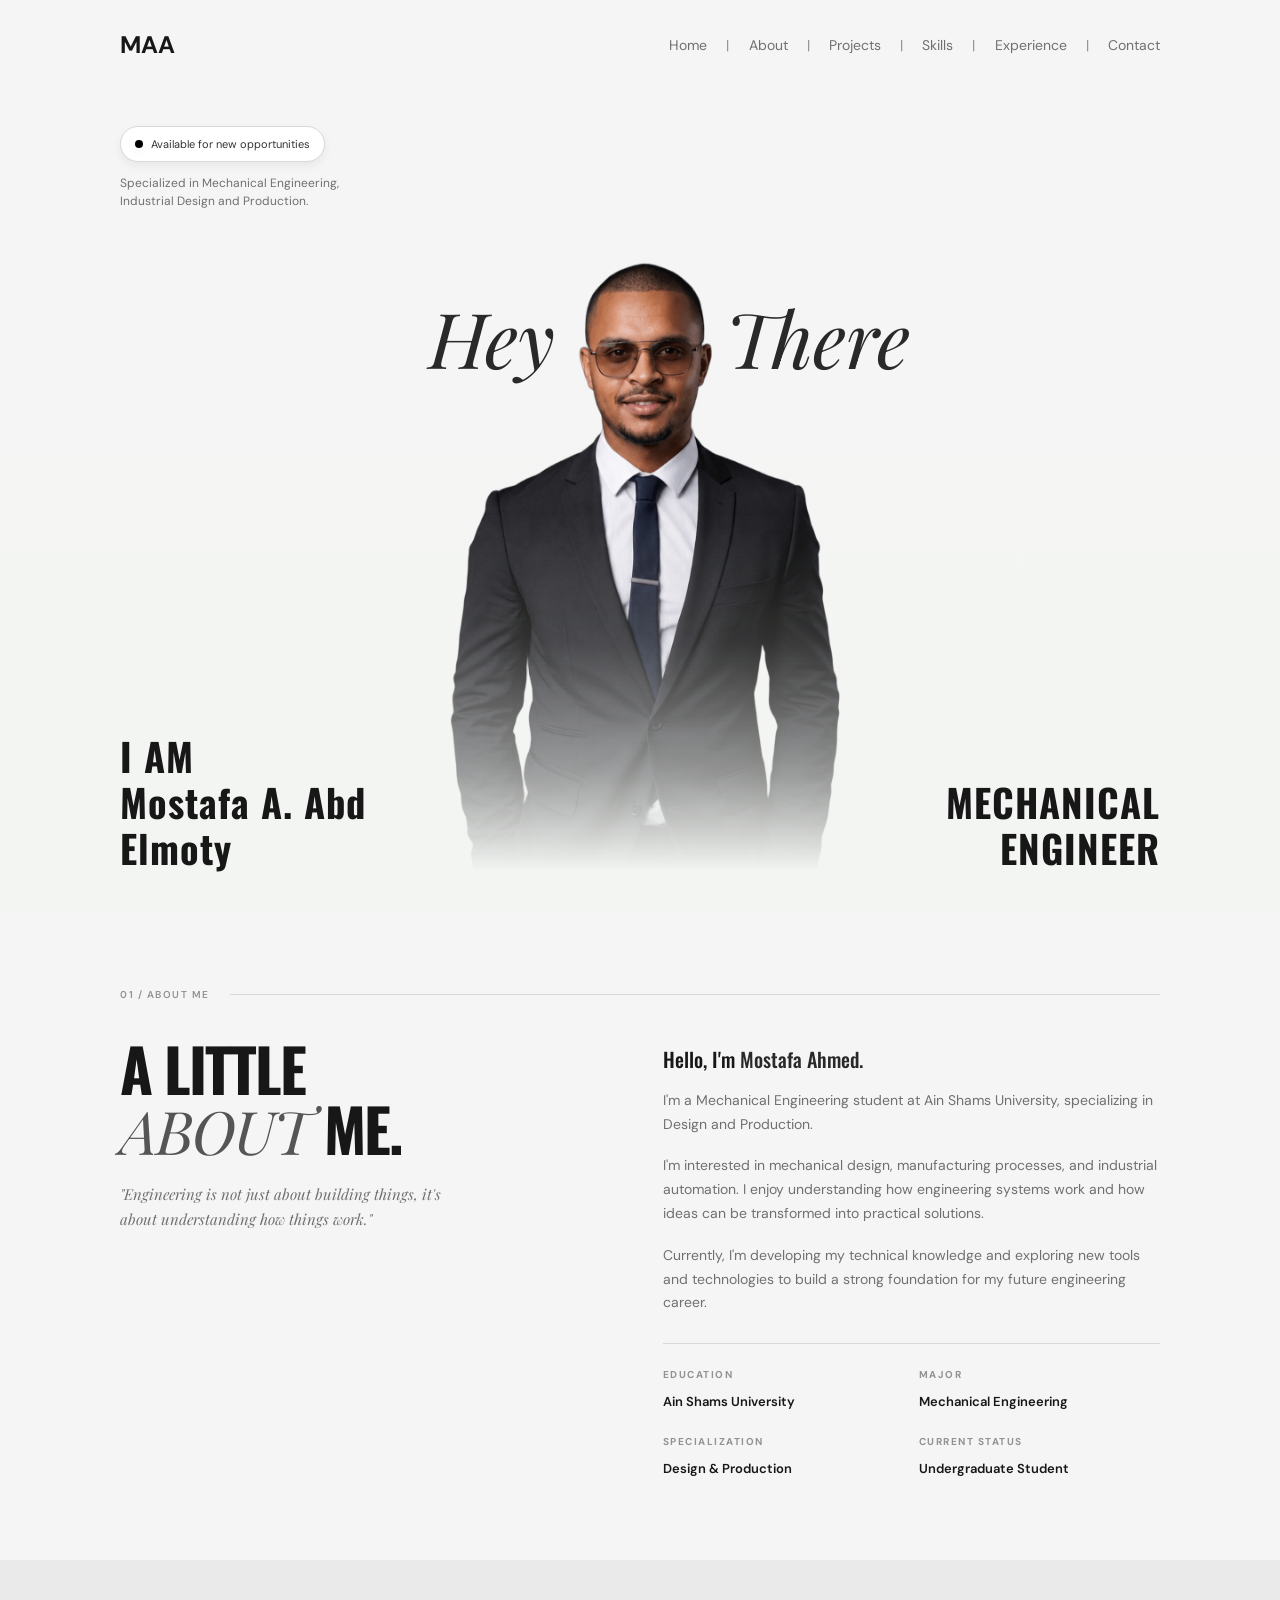
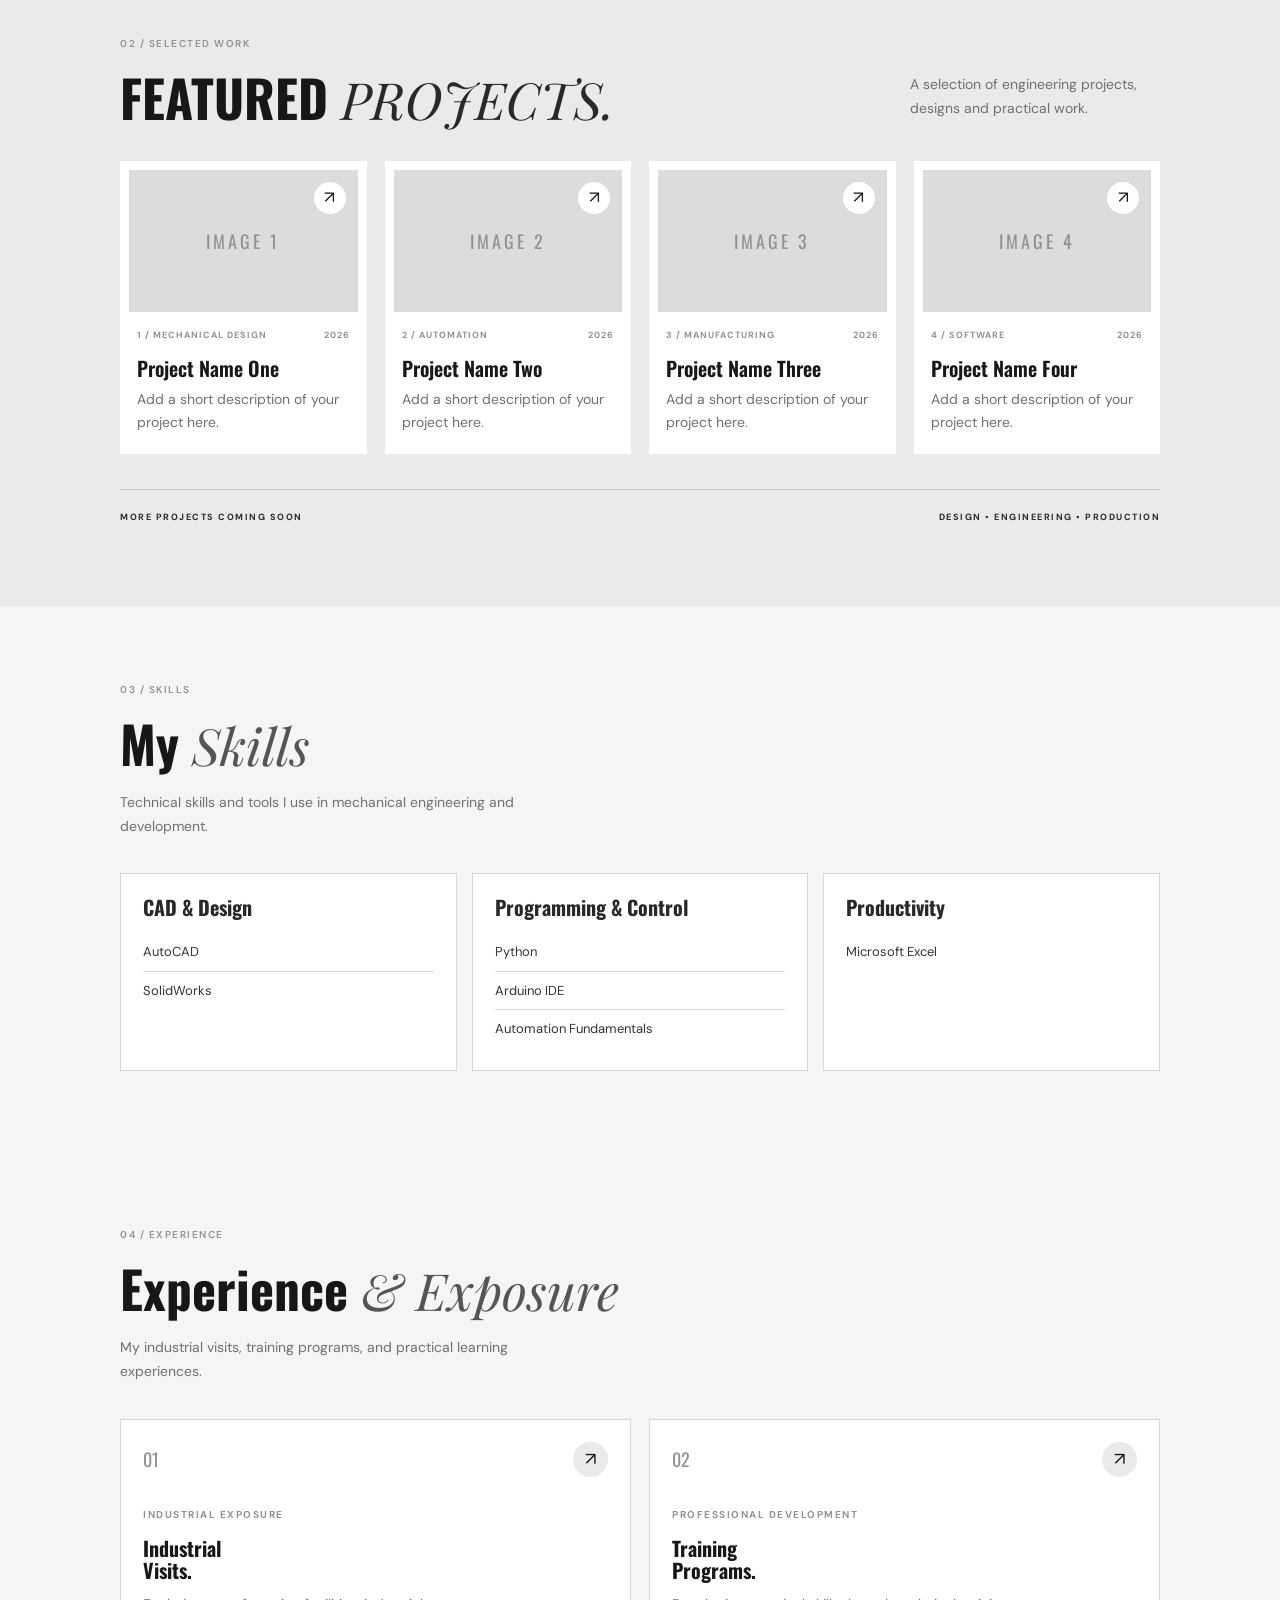
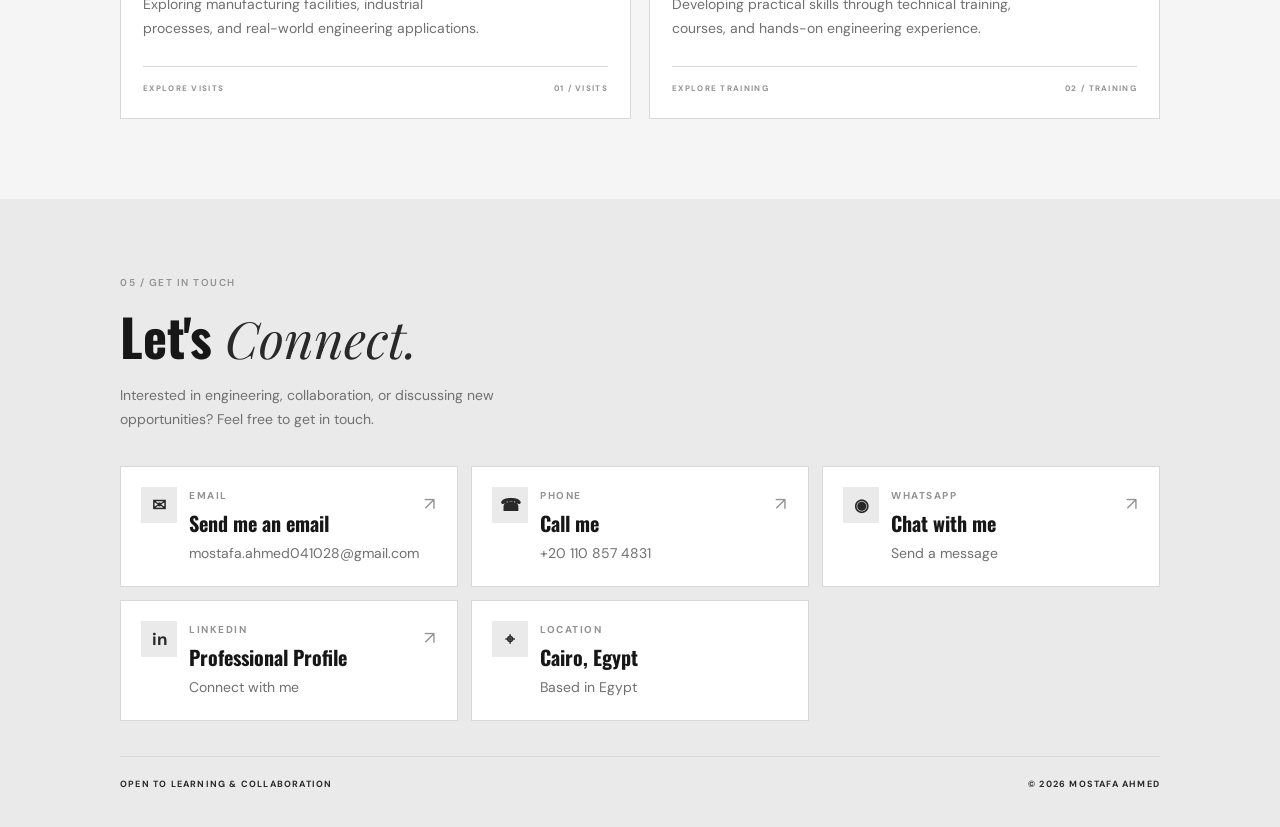
==== commit 9e42ec1c: "Fix HTML encoding issues in index.html" ====
--- a/index.html
+++ b/index.html
@@ -58,7 +58,7 @@
 				</div>
 
 				<div class="profile-image">
-					<img src="images/profile.png" alt="Personal Portrait">
+					<img src="Images/profile.png" alt="Personal Portrait">
 				</div>
 
 				<div class="hero-name">
@@ -577,4 +577,4 @@
 
 </body>
 
-</html>+</html>
